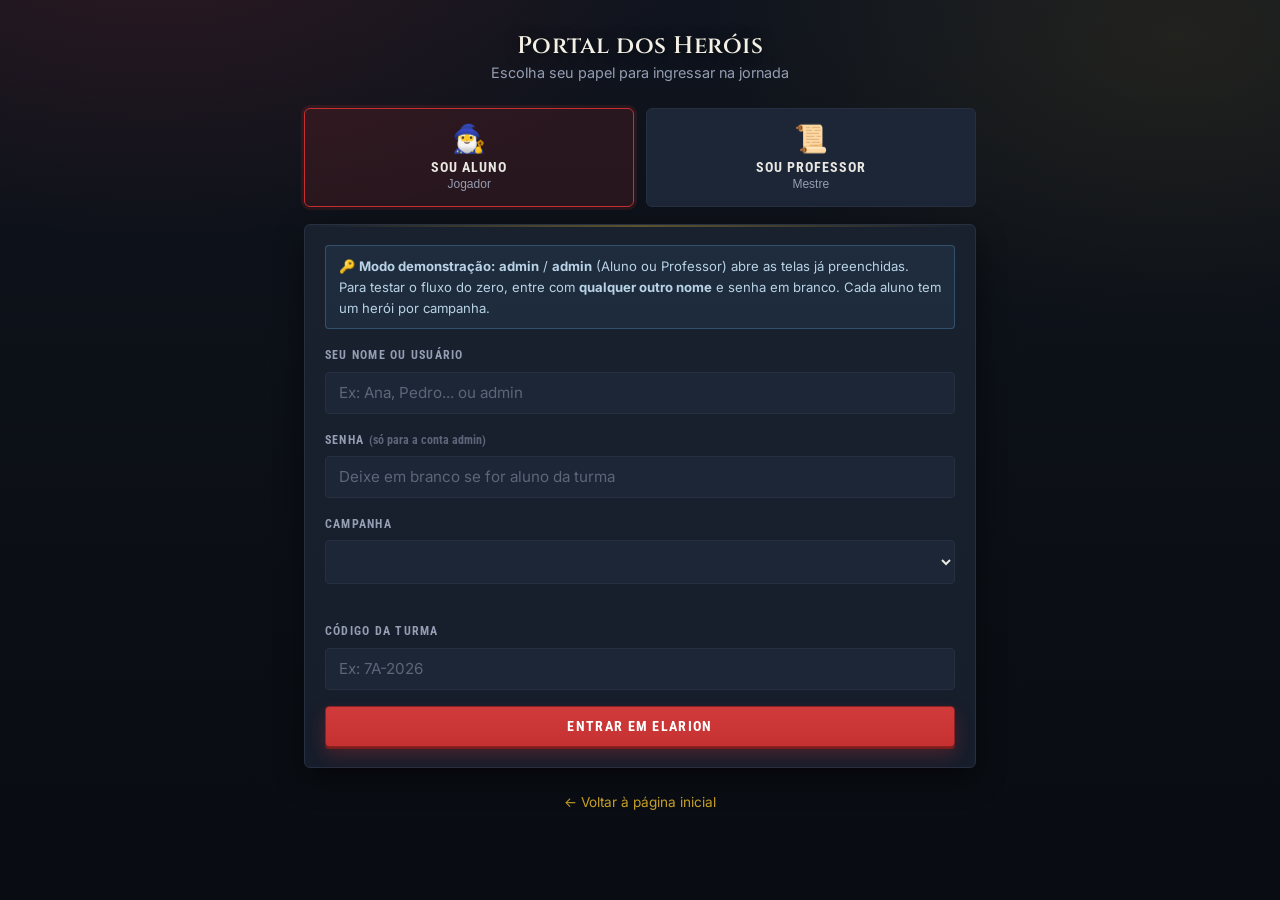
==== login.html @ a465aba5 "add-arquivos" ====
<!DOCTYPE html>
<html lang="pt-BR">
<head>
  <meta charset="UTF-8">
  <meta name="viewport" content="width=device-width, initial-scale=1.0">
  <title>Entrar em Elarion</title>
  <link rel="icon" href="assets/imagens/marca-elarion-simples.svg" type="image/svg+xml">
  <link rel="stylesheet" href="css/style.css">
</head>
<body>

  <!-- ==========================================================
       TELA 1 — LOGIN / ESCOLHA DE PAPEL
       Funciona como o "modal" pedido: o jogador escolhe entre
       Aluno/Jogador e Mestre/Professor antes de preencher nome
       e código da turma. Não existe senha de verdade (o projeto
       é gratuito e não tem banco de dados de usuários) — o
       "código da turma" serve apenas para agrupar os jogadores
       na planilha do Google Sheets (ver core.js).
       ========================================================== -->
  <main class="container">
    <div class="text-center" style="margin-bottom:1.5rem;">
      <h1 style="font-size:1.5rem;">Portal dos Heróis</h1>
      <p style="color:var(--text-muted); font-size:0.9rem;">Escolha seu papel para ingressar na jornada</p>
    </div>

    <!-- Seletor de papel: Aluno x Mestre -->
    <div class="role-toggle" role="group" aria-label="Tipo de usuário">
      <button type="button" class="role-btn ativo" id="btn-papel-aluno" onclick="selecionarPapel('aluno')">
        <span class="icone">🧙‍♂️</span>
        <strong>Sou Aluno</strong>
        <span class="legenda">Jogador</span>
      </button>
      <button type="button" class="role-btn" id="btn-papel-mestre" onclick="selecionarPapel('mestre')">
        <span class="icone">📜</span>
        <strong>Sou Professor</strong>
        <span class="legenda">Mestre</span>
      </button>
    </div>

    <form class="card" id="form-login" onsubmit="return enviarLogin(event)">
      <p class="aviso-demo">
        🔑 <strong>Modo demonstração:</strong> <strong>admin</strong> / <strong>admin</strong>
        (Aluno ou Professor) abre as telas já preenchidas.<br>
        Para testar o fluxo do zero, entre com <strong>qualquer outro nome</strong> e senha em branco.
        Cada aluno tem um herói por campanha.
      </p>
      <div class="form-group">
        <label for="campo-nome">Seu nome ou usuário</label>
        <input type="text" id="campo-nome" placeholder="Ex: Ana, Pedro... ou admin" required autocomplete="username">
      </div>
      <div class="form-group">
        <label for="campo-senha">Senha <span style="text-transform:none; letter-spacing:0; color:var(--text-faint);">(só para a conta admin)</span></label>
        <input type="password" id="campo-senha" placeholder="Deixe em branco se for aluno da turma" autocomplete="current-password">
      </div>
      <!-- Só para aluno: a campanha em que ele vai jogar.
           É o que impede misturar turmas — cada aluno entra na aventura
           da sala dele, e a ficha fica presa a ela. -->
      <div class="form-group" id="grupo-campanha">
        <label for="campo-campanha">Campanha</label>
        <select id="campo-campanha" onchange="aoTrocarCampanha()"></select>
        <p class="dica-campo" id="dica-campanha"></p>
      </div>

      <div class="form-group">
        <label for="campo-turma">Código da turma</label>
        <input type="text" id="campo-turma" placeholder="Ex: 7A-2026" required autocomplete="off">
      </div>
      <button type="submit" class="btn btn-primary btn-block">Entrar em Elarion</button>
    </form>

    <p class="text-center mt-2">
      <a href="index.html" style="font-size:0.85rem;">← Voltar à página inicial</a>
    </p>
  </main>

  <!-- Ordem de carregamento dos scripts:
       1) dados-jogo.js -> banco de dados do jogo (não é usado nesta página, mas mantemos
          a ordem padrão em todas as páginas por consistência)
       2) core.js       -> funções genéricas (Estado, dados, toast...)
       3) script da própria página, no fim do arquivo -->
  <script src="js/dados-jogo.js"></script>
  <script src="js/core.js"></script>
  <script>
    // Guarda qual botão (Aluno/Mestre) está selecionado no momento.
    let papelSelecionado = 'aluno';

    montarSeletorCampanhas();

    /** Alterna o botão ativo quando o usuário clica em "Sou Aluno" / "Sou Professor". */
    function selecionarPapel(papel) {
      papelSelecionado = papel;
      document.getElementById('btn-papel-aluno').classList.toggle('ativo', papel === 'aluno');
      document.getElementById('btn-papel-mestre').classList.toggle('ativo', papel === 'mestre');

      // O professor não escolhe campanha aqui: ele troca pelo painel.
      document.getElementById('grupo-campanha').style.display = papel === 'aluno' ? 'block' : 'none';
      aoTrocarCampanha();
    }

    /* ------------------------------------------------------------
       SELETOR DE CAMPANHA
       Lista as campanhas que o professor criou neste navegador. O aluno
       escolhe a dele e confirma com o código da turma — assim ninguém
       entra na aventura de outra sala por engano.
       ------------------------------------------------------------ */
    function montarSeletorCampanhas() {
      const campanhas = Campanhas.paraLogin();
      const alvo = document.getElementById('campo-campanha');

      alvo.innerHTML = campanhas.map(c => {
        const nivel = rotuloDoNivel(c);
        return `<option value="${c.id}">${escaparHTML(c.nome)}${nivel ? ' — ' + escaparHTML(nivel) : ''}</option>`;
      }).join('');

      aoTrocarCampanha();
    }

    /** Campanha escolhida no seletor. */
    function campanhaEscolhida() {
      const id = document.getElementById('campo-campanha').value;
      return id ? Campanhas.get(id) : null;
    }

    /**
     * Ao trocar de campanha, o campo de turma passa a esperar o código
     * daquela campanha. Campanha sem código aceita qualquer turma.
     */
    function aoTrocarCampanha() {
      const campanha = campanhaEscolhida();
      const dica = document.getElementById('dica-campanha');
      const campoTurma = document.getElementById('campo-turma');

      if (papelSelecionado !== 'aluno' || !campanha) {
        dica.textContent = '';
        campoTurma.placeholder = 'Ex: 7A-2026';
        return;
      }

      if (campanha.turma) {
        dica.textContent = 'Esta campanha é da turma ' + campanha.turma + '.';
        campoTurma.placeholder = campanha.turma;
      } else {
        dica.textContent = 'Esta campanha não tem código de turma definido.';
        campoTurma.placeholder = 'Ex: 7A-2026';
      }
    }

    /** Processa o envio do formulário de login. */
    function enviarLogin(evento) {
      evento.preventDefault(); // impede o recarregamento padrão da página

      const nome = document.getElementById('campo-nome').value.trim();
      const senha = document.getElementById('campo-senha').value;
      const turma = document.getElementById('campo-turma').value.trim();

      // Conta de demonstração: admin/admin entra como aluno OU como mestre.
      const admin = ehContaDemo(nome, senha);

      // Aluno precisa de uma campanha, e o código da turma tem que bater.
      let campanha = null;
      if (papelSelecionado === 'aluno') {
        campanha = campanhaEscolhida();

        if (!campanha) {
          mostrarToast('Nenhuma campanha disponível. Peça ao professor para criar uma.');
          return false;
        }

        if (campanha.turma && campanha.turma.toLowerCase() !== turma.toLowerCase()) {
          mostrarToast('O código da turma não confere com esta campanha.');
          return false;
        }
      }

      // Se digitou "admin" mas errou a senha, avisa e não deixa entrar.
      if (!admin && nome.toLowerCase() === 'admin') {
        mostrarToast('Senha incorreta para a conta admin.');
        return false;
      }

      // Salva a sessão no localStorage (ver Estado.salvarSessao em core.js).
      Estado.salvarSessao({
        papel: papelSelecionado,
        nome, turma, admin,
        campanhaId: campanha ? campanha.id : ''
      });

      // Aluno entra para o elenco da campanha ativa. A chave é nome+turma,
      // a mesma da ficha — é o que impede o painel de duplicar a pessoa.
      if (papelSelecionado === 'aluno') {
        Campanhas.matricular({ chave: Estado.apelidoJogador(), nome, turma }, campanha.id);
      }

      // Admin entrando como aluno já recebe um personagem pronto, para que
      // Perfil, Insígnias e tela Final apareçam preenchidos na apresentação.
      if (admin && papelSelecionado === 'aluno' && !Estado.getPersonagem()) {
        Estado.salvarPersonagem(criarPersonagemDemo());
      }

      // Registra o acesso na planilha do Google (evidência de uso — ver README.md).
      // Funciona em segundo plano; se o Sheets não estiver configurado, não trava o jogo.
      registrarNoGoogleSheets('acesso', { nome, turma, papel: papelSelecionado });

      // Decide para onde mandar o usuário:
      if (papelSelecionado === 'mestre') {
        window.location.href = 'mestre.html';
      } else {
        // Se o aluno já tem um personagem salvo, vai direto para o mapa;
        // senão, primeiro precisa criar o herói.
        const personagem = Estado.getPersonagem();
        window.location.href = personagem ? 'mapa.html' : 'personagem.html';
      }
      return false;
    }
  </script>
</body>
</html>
---- css/style.css ----
/* ==========================================================================
   CRÔNICAS DE ELARION — style.css
   --------------------------------------------------------------------------
   Tema visual "dark fantasy", inspirado em D&D Beyond e TeachQuest:
   fundo de tinta escura azulada, painéis com borda fina e filete dourado,
   títulos em serifa romana (Cinzel) e tipografia condensada nos controles.

   Organização:
     1. Fontes e variáveis    5. Cards, narrativa e formulários
     2. Reset e base           6. Componentes do jogo
     3. Navbar/container       7. Perfil, badges, tabelas, painel do mestre
     4. Botões                 8. Códex, toast, utilitários  9. Responsivo
   ========================================================================== */

@import url('https://fonts.googleapis.com/css2?family=Cinzel:wght@500;600;700&family=Roboto+Condensed:wght@400;700&family=Inter:wght@400;500;600&display=swap');

/* ============================================================
   1. VARIÁVEIS
   ============================================================ */
:root {
  /* Fundos — do mais escuro (página) ao mais claro (elemento elevado) */
  --bg:        #0C1017;   /* fundo geral (tinta/noite) */
  --bg-card:   #161D2B;   /* painéis e cards */
  --bg-elev:   #1D2637;   /* caixas dentro de cards, inputs */
  --parchment: #1A2130;   /* caixa de narrativa (texto de RPG) */

  /* Marca */
  --primary:       #C53131;  /* carmesim — ação principal */
  --primary-hover: #E04343;
  --accent:        #C9A227;  /* dourado — destaques, filetes, XP */
  --accent-hover:  #E5BC3E;
  --secondary:     #4A7FA5;  /* azul-aço */
  --danger:        #D64545;
  --success:       #3FA06A;

  /* Texto */
  --text:       #E9E7E2;
  --text-muted: #949DB1;
  --text-faint: #5D6578;

  /* Linhas e profundidade */
  --border:      #273040;
  --border-soft: #1F2736;
  --border-gold: rgba(201, 162, 39, 0.38);
  --shadow:      0 10px 30px rgba(0, 0, 0, 0.45);
  --shadow-sm:   0 2px 8px rgba(0, 0, 0, 0.35);
  --radius:      6px;
  --radius-sm:   4px;

  --font-title: 'Cinzel', Georgia, serif;
  --font-ui:    'Roboto Condensed', 'Inter', system-ui, sans-serif;
  --font-body:  'Inter', system-ui, -apple-system, sans-serif;
}

/* ============================================================
   2. RESET E BASE
   ============================================================ */
* { margin: 0; padding: 0; box-sizing: border-box; }

body {
  font-family: var(--font-body);
  color: var(--text);
  background-color: var(--bg);
  /* Dois brilhos radiais (carmesim e dourado) sobre a tinta escura dão
     profundidade sem precisar de imagem de fundo pesada. */
  background-image:
    radial-gradient(900px 520px at 12% -8%, rgba(197, 49, 49, 0.16), transparent 60%),
    radial-gradient(760px 480px at 92% 4%, rgba(201, 162, 39, 0.10), transparent 62%),
    linear-gradient(180deg, #0F141E 0%, #0C1017 45%, #090C12 100%);
  background-attachment: fixed;
  line-height: 1.6;
  min-height: 100vh;
  -webkit-font-smoothing: antialiased;
}

h1, h2, h3 {
  font-family: var(--font-title);
  font-weight: 600;
  line-height: 1.2;
  color: #F3EFE4;
  letter-spacing: 0.02em;
}
h1 { text-shadow: 0 2px 14px rgba(0, 0, 0, 0.6); }

a { color: var(--accent); text-decoration: none; transition: color 0.18s ease; }
a:hover { color: var(--accent-hover); }

img { max-width: 100%; display: block; }

::selection { background: var(--primary); color: #fff; }

/* ============================================================
   3. NAVBAR / CONTAINER / RODAPÉ
   ============================================================ */
.navbar {
  display: flex;
  align-items: center;
  justify-content: space-between;
  gap: 1rem;
  flex-wrap: wrap;
  padding: 0.75rem 1.1rem;
  background: linear-gradient(180deg, #121926 0%, #0E141E 100%);
  border-bottom: 1px solid var(--border);
  /* Filete dourado embaixo: assinatura visual do tema */
  box-shadow: 0 1px 0 rgba(201, 162, 39, 0.25), 0 6px 20px rgba(0, 0, 0, 0.5);
  position: sticky;
  top: 0;
  z-index: 50;
}

.navbar .logo {
  font-family: var(--font-title);
  font-size: 1.05rem;
  font-weight: 700;
  color: #F3EFE4;
  letter-spacing: 0.08em;
  text-transform: uppercase;
}
.navbar .logo:hover { color: var(--accent); }

.navbar nav { display: flex; gap: 0.35rem; flex-wrap: wrap; }

.navbar nav a {
  font-family: var(--font-ui);
  font-size: 0.82rem;
  font-weight: 700;
  text-transform: uppercase;
  letter-spacing: 0.08em;
  color: var(--text-muted);
  padding: 0.45rem 0.7rem;
  border-radius: var(--radius-sm);
  border: 1px solid transparent;
}
.navbar nav a:hover {
  color: #F3EFE4;
  background: rgba(255, 255, 255, 0.05);
  border-color: var(--border);
}
.navbar nav a.ativo {
  color: var(--accent);
  border-color: var(--border-gold);
  background: rgba(201, 162, 39, 0.08);
}

.container {
  width: 100%;
  max-width: 560px;
  margin: 0 auto;
  padding: 1.5rem 1rem 3rem;
}
.container.largo { max-width: 1000px; }

.footer-rodape {
  text-align: center;
  font-family: var(--font-ui);
  font-size: 0.78rem;
  letter-spacing: 0.05em;
  color: var(--text-faint);
  padding: 1.5rem 1rem 2rem;
  border-top: 1px solid var(--border-soft);
  margin-top: 2rem;
}

/* ============================================================
   4. BOTÕES — rótulo condensado em caixa alta, estilo CTA de RPG
   ============================================================ */
.btn {
  display: inline-flex;
  align-items: center;
  justify-content: center;
  gap: 0.5rem;
  font-family: var(--font-ui);
  font-size: 0.9rem;
  font-weight: 700;
  text-transform: uppercase;
  letter-spacing: 0.09em;
  padding: 0.7rem 1.3rem;
  border: 1px solid transparent;
  border-radius: var(--radius-sm);
  cursor: pointer;
  transition: transform 0.12s ease, background 0.18s ease, box-shadow 0.18s ease, border-color 0.18s ease;
  text-align: center;
}
.btn:active { transform: translateY(1px); }
.btn:disabled { opacity: 0.45; cursor: not-allowed; }

.btn-primary {
  background: linear-gradient(180deg, #D13A3A 0%, var(--primary) 100%);
  color: #fff;
  border-color: #8E2222;
  box-shadow: 0 2px 0 #7C1D1D, 0 8px 18px rgba(197, 49, 49, 0.28);
}
.btn-primary:hover:not(:disabled) {
  background: linear-gradient(180deg, #E64B4B 0%, var(--primary-hover) 100%);
  box-shadow: 0 2px 0 #7C1D1D, 0 10px 24px rgba(224, 67, 67, 0.4);
}

.btn-secondary {
  background: var(--bg-elev);
  color: var(--text);
  border-color: var(--border);
}
.btn-secondary:hover:not(:disabled) { background: #253047; border-color: #38455E; }

.btn-outline {
  background: transparent;
  color: var(--accent);
  border-color: var(--border-gold);
}
.btn-outline:hover:not(:disabled) {
  background: rgba(201, 162, 39, 0.12);
  color: var(--accent-hover);
  border-color: var(--accent);
}

.btn-block { display: flex; width: 100%; }
.btn-lg { font-size: 1rem; padding: 0.9rem 1.6rem; }
.btn-sm { font-size: 0.78rem; padding: 0.45rem 0.8rem; }

/* ============================================================
   5. CARDS, NARRATIVA E FORMULÁRIOS
   ============================================================ */
.card {
  position: relative;
  background: linear-gradient(180deg, #19212F 0%, var(--bg-card) 100%);
  border: 1px solid var(--border);
  border-radius: var(--radius);
  padding: 1.25rem;
  margin-bottom: 1rem;
  box-shadow: var(--shadow);
}
/* Fio dourado no topo de cada painel — detalhe de ficha de RPG */
.card::before {
  content: '';
  position: absolute;
  inset: 0 0 auto 0;
  height: 2px;
  border-radius: var(--radius) var(--radius) 0 0;
  background: linear-gradient(90deg, transparent, var(--border-gold), transparent);
}

.narrativa {
  background: var(--parchment);
  border: 1px solid var(--border);
  border-left: 3px solid var(--accent);
  border-radius: var(--radius-sm);
  padding: 1rem 1.1rem;
  font-size: 0.97rem;
  font-style: italic;
  color: #CFD5E0;
  margin-bottom: 1rem;
}

.form-group { margin-bottom: 1rem; }

.form-group label {
  display: block;
  font-family: var(--font-ui);
  font-size: 0.78rem;
  font-weight: 700;
  text-transform: uppercase;
  letter-spacing: 0.1em;
  color: var(--text-muted);
  margin-bottom: 0.4rem;
}

.form-group input[type="text"],
.form-group input[type="password"],
.form-group select,
.form-group textarea {
  width: 100%;
  font-family: var(--font-body);
  font-size: 0.95rem;
  color: var(--text);
  background: var(--bg-elev);
  border: 1px solid var(--border);
  border-radius: var(--radius-sm);
  padding: 0.65rem 0.8rem;
  transition: border-color 0.18s ease, box-shadow 0.18s ease;
}
.form-group textarea { min-height: 90px; resize: vertical; }

.form-group input:focus,
.form-group select:focus,
.form-group textarea:focus {
  outline: none;
  border-color: var(--accent);
  box-shadow: 0 0 0 3px rgba(201, 162, 39, 0.16);
}

.form-group input::placeholder,
.form-group textarea::placeholder { color: var(--text-faint); }

/* ============================================================
   6. COMPONENTES DO JOGO
   ============================================================ */

/* --- Escolha de papel (Aluno/Mestre) no login --- */
.role-toggle { display: grid; grid-template-columns: 1fr 1fr; gap: 0.7rem; margin-bottom: 1.1rem; }

.role-btn {
  background: var(--bg-elev);
  border: 1px solid var(--border);
  border-radius: var(--radius);
  padding: 0.9rem 0.6rem;
  cursor: pointer;
  text-align: center;
  color: var(--text);
  transition: border-color 0.18s ease, background 0.18s ease, transform 0.12s ease;
}
.role-btn:hover { transform: translateY(-2px); border-color: #3A465F; }
.role-btn.ativo {
  border-color: var(--primary);
  background: rgba(197, 49, 49, 0.14);
  box-shadow: 0 0 0 3px rgba(197, 49, 49, 0.14);
}
.role-btn .icone { font-size: 1.7rem; display: block; margin-bottom: 0.25rem; }
.role-btn strong {
  display: block;
  font-family: var(--font-ui);
  text-transform: uppercase;
  letter-spacing: 0.07em;
  font-size: 0.9rem;
}
.role-btn span.legenda { font-size: 0.75rem; color: var(--text-muted); }

/* --- Grade de classes de personagem --- */
.classes-grid { display: grid; grid-template-columns: 1fr; gap: 0.7rem; margin-bottom: 1.1rem; }

.classe-card {
  background: var(--bg-elev);
  border: 1px solid var(--border);
  border-radius: var(--radius);
  padding: 0.9rem;
  cursor: pointer;
  display: flex;
  align-items: center;
  gap: 0.85rem;
  text-align: left;
  color: var(--text);
  transition: border-color 0.18s ease, background 0.18s ease, transform 0.12s ease;
}
.classe-card:hover { transform: translateY(-2px); border-color: #3A465F; }
.classe-card.selecionada {
  border-color: var(--accent);
  background: rgba(201, 162, 39, 0.1);
  box-shadow: 0 0 0 3px rgba(201, 162, 39, 0.14);
}
.classe-card .icone { font-size: 2rem; flex-shrink: 0; }
.classe-card h3 { font-size: 1rem; margin-bottom: 0.1rem; }
.classe-card p { font-size: 0.82rem; color: var(--text-muted); }

/* --- Atributos (ficha do personagem) --- */
.atributos-grid { display: grid; grid-template-columns: repeat(2, 1fr); gap: 0.6rem; margin-bottom: 1rem; }

.atributo-box {
  background: var(--bg-elev);
  border: 1px solid var(--border);
  border-top: 2px solid var(--border-gold);
  border-radius: var(--radius-sm);
  padding: 0.7rem 0.5rem;
  text-align: center;
}
.atributo-box .valor {
  display: block;
  font-family: var(--font-title);
  font-size: 1.6rem;
  font-weight: 700;
  color: var(--accent);
  line-height: 1.1;
}
.atributo-box .nome {
  font-family: var(--font-ui);
  font-size: 0.72rem;
  text-transform: uppercase;
  letter-spacing: 0.1em;
  color: var(--text-muted);
}

/* --- Mapa de territórios --- */
.map-grid { display: grid; grid-template-columns: 1fr; gap: 0.8rem; }

.territorio {
  position: relative;
  display: block;
  background: linear-gradient(180deg, #1A2231 0%, #141B27 100%);
  border: 1px solid var(--border);
  border-left: 4px solid var(--secondary);
  border-radius: var(--radius);
  padding: 1rem 1.1rem;
  color: var(--text);
  overflow: hidden;
  transition: transform 0.15s ease, border-color 0.18s ease, box-shadow 0.18s ease;
}
.territorio:hover {
  transform: translateX(3px);
  box-shadow: var(--shadow);
  border-left-color: var(--accent);
}
.territorio .icone { font-size: 1.9rem; display: block; margin-bottom: 0.3rem; }
.territorio h3 { font-size: 1.05rem; }
.territorio .tema { font-size: 0.82rem; color: var(--text-muted); }
.territorio .progresso-mini {
  font-family: var(--font-ui);
  font-size: 0.74rem;
  text-transform: uppercase;
  letter-spacing: 0.08em;
  color: var(--accent);
  margin-top: 0.4rem;
}
.territorio.concluido { border-left-color: var(--success); }
.territorio.concluido .progresso-mini { color: var(--success); }

/* --- Alternativas da quest --- */
.options { display: flex; flex-direction: column; gap: 0.55rem; margin-bottom: 1rem; }

.option {
  display: flex;
  align-items: center;
  gap: 0.75rem;
  width: 100%;
  background: var(--bg-elev);
  border: 1px solid var(--border);
  border-radius: var(--radius-sm);
  padding: 0.75rem 0.9rem;
  cursor: pointer;
  text-align: left;
  font-family: var(--font-body);
  font-size: 0.93rem;
  color: var(--text);
  transition: border-color 0.18s ease, background 0.18s ease;
}
.option:hover { border-color: #3A465F; background: #222C40; }

.option .letra {
  flex-shrink: 0;
  width: 26px;
  height: 26px;
  display: grid;
  place-items: center;
  border-radius: 50%;
  background: #2A3547;
  border: 1px solid var(--border);
  font-family: var(--font-ui);
  font-weight: 700;
  font-size: 0.8rem;
  color: var(--text-muted);
}

.option.selecionada { border-color: var(--accent); background: rgba(201, 162, 39, 0.1); }
.option.selecionada .letra { background: var(--accent); color: #1A1406; border-color: var(--accent); }

.option.correta { border-color: var(--success); background: rgba(63, 160, 106, 0.14); }
.option.errada  { border-color: var(--danger);  background: rgba(214, 69, 69, 0.14); }

.feedback-pergunta {
  border-radius: var(--radius-sm);
  padding: 0.7rem 0.9rem;
  font-size: 0.9rem;
  margin-bottom: 0.9rem;
  border: 1px solid var(--border);
}
.feedback-pergunta.sucesso { background: rgba(63, 160, 106, 0.14); border-color: rgba(63, 160, 106, 0.5); color: #8FE0B4; }
.feedback-pergunta.erro    { background: rgba(214, 69, 69, 0.14);  border-color: rgba(214, 69, 69, 0.5);  color: #F2A3A3; }

/* --- Modal de rolagem de dados --- */
.modal-dados-overlay {
  position: fixed;
  inset: 0;
  background: rgba(5, 8, 13, 0.88);
  backdrop-filter: blur(3px);
  display: grid;
  place-items: center;
  padding: 1rem;
  z-index: 100;
  animation: fade-in 0.2s ease;
}
@keyframes fade-in { from { opacity: 0; } to { opacity: 1; } }

.modal-dados {
  width: 100%;
  max-width: 340px;
  background: linear-gradient(180deg, #1B2434 0%, #141B27 100%);
  border: 1px solid var(--border-gold);
  border-radius: var(--radius);
  padding: 1.5rem 1.2rem;
  text-align: center;
  box-shadow: 0 24px 60px rgba(0, 0, 0, 0.7);
}
.modal-dados h3 {
  font-size: 1.15rem;
  text-transform: uppercase;
  letter-spacing: 0.12em;
  color: var(--accent);
  margin-bottom: 0.3rem;
}
.modal-dados .cd-info { font-size: 0.85rem; color: var(--text-muted); margin-bottom: 0.9rem; }

.dado-visual { font-size: 3rem; margin-bottom: 0.3rem; animation: flutuar 2.4s ease-in-out infinite; }
@keyframes flutuar { 0%, 100% { transform: translateY(0) rotate(-4deg); } 50% { transform: translateY(-8px) rotate(4deg); } }

.dado-resultado {
  font-family: var(--font-title);
  font-size: 3.2rem;
  font-weight: 700;
  line-height: 1;
  color: #F3EFE4;
  margin-bottom: 1rem;
  min-height: 3.2rem;
}
.dado-resultado.critico-sucesso { color: var(--accent); text-shadow: 0 0 24px rgba(201, 162, 39, 0.75); }
.dado-resultado.critico-falha   { color: var(--danger); text-shadow: 0 0 24px rgba(214, 69, 69, 0.7); }

/* --- Tela de resultado --- */
.result-topo { text-align: center; margin-bottom: 1.2rem; }
.result-topo .feedback-icon { font-size: 3.2rem; display: block; margin-bottom: 0.3rem; }

.xp-box { display: grid; grid-template-columns: 1fr 1fr; gap: 0.6rem; margin: 1rem 0; }
.xp-box .pontos {
  font-family: var(--font-title);
  font-size: 1.7rem;
  font-weight: 700;
  color: var(--accent);
  display: block;
  line-height: 1.1;
}
.xp-box .rotulo {
  font-family: var(--font-ui);
  font-size: 0.72rem;
  text-transform: uppercase;
  letter-spacing: 0.1em;
  color: var(--text-muted);
}

/* ============================================================
   7. PERFIL, BADGES, TABELAS E PAINEL DO MESTRE
   ============================================================ */
.avatar {
  width: 84px;
  height: 84px;
  margin: 0 auto 0.6rem;
  display: grid;
  place-items: center;
  font-size: 2.6rem;
  border-radius: 50%;
  background: radial-gradient(circle at 35% 30%, #2A3547, #161D2B);
  border: 2px solid var(--border-gold);
  box-shadow: 0 0 0 5px rgba(201, 162, 39, 0.08), var(--shadow-sm);
}

.xp-bar-container { margin: 1rem 0; }
.xp-bar-label {
  display: flex;
  justify-content: space-between;
  font-family: var(--font-ui);
  font-size: 0.75rem;
  text-transform: uppercase;
  letter-spacing: 0.09em;
  color: var(--text-muted);
  margin-bottom: 0.35rem;
}
.xp-bar {
  height: 11px;
  background: #0E141E;
  border: 1px solid var(--border);
  border-radius: 99px;
  overflow: hidden;
}
.xp-bar-fill {
  height: 100%;
  background: linear-gradient(90deg, #9A7A18, var(--accent), var(--accent-hover));
  box-shadow: 0 0 14px rgba(201, 162, 39, 0.5);
  transition: width 0.6s ease;
}

.badges-grid { display: grid; grid-template-columns: repeat(auto-fill, minmax(92px, 1fr)); gap: 0.6rem; }

.badge-item {
  background: var(--bg-elev);
  border: 1px solid var(--border-gold);
  border-radius: var(--radius-sm);
  padding: 0.7rem 0.4rem;
  text-align: center;
}
.badge-item .icone { font-size: 1.8rem; display: block; }
.badge-item span.nome {
  font-family: var(--font-ui);
  font-size: 0.7rem;
  text-transform: uppercase;
  letter-spacing: 0.05em;
  color: var(--text-muted);
  display: block;
  margin-top: 0.2rem;
}
.badge-item.bloqueado { opacity: 0.32; filter: grayscale(1); border-color: var(--border); }

.stats-grid { display: grid; grid-template-columns: repeat(auto-fit, minmax(110px, 1fr)); gap: 0.6rem; }

.stat-card {
  background: var(--bg-elev);
  border: 1px solid var(--border);
  border-top: 2px solid var(--primary);
  border-radius: var(--radius-sm);
  padding: 0.8rem 0.5rem;
  text-align: center;
}
.stat-card .valor {
  display: block;
  font-family: var(--font-title);
  font-size: 1.5rem;
  font-weight: 700;
  color: #F3EFE4;
  line-height: 1.1;
}
.stat-card .rotulo {
  font-family: var(--font-ui);
  font-size: 0.7rem;
  text-transform: uppercase;
  letter-spacing: 0.1em;
  color: var(--text-muted);
}

.table-wrap { overflow-x: auto; border: 1px solid var(--border); border-radius: var(--radius-sm); }

table { width: 100%; border-collapse: collapse; font-size: 0.9rem; }

th, td { padding: 0.65rem 0.8rem; text-align: left; border-bottom: 1px solid var(--border-soft); }

th {
  background: #121926;
  font-family: var(--font-ui);
  font-size: 0.74rem;
  font-weight: 700;
  text-transform: uppercase;
  letter-spacing: 0.1em;
  color: var(--accent);
}
tr:last-child td { border-bottom: none; }
tbody tr:hover td { background: rgba(255, 255, 255, 0.03); }

/* Barra de progresso em miniatura (tabela de alunos) */
.progress-mini {
  height: 7px;
  width: 100%;
  min-width: 70px;
  background: #0E141E;
  border: 1px solid var(--border);
  border-radius: 99px;
  overflow: hidden;
}
.progress-mini-fill { height: 100%; background: linear-gradient(90deg, #9A7A18, var(--accent)); }

/* Formulário de criação de quest (mestre) */
.alt-list { display: flex; flex-direction: column; gap: 0.5rem; }

.alt-item { display: flex; align-items: center; gap: 0.6rem; }
.alt-item input[type="text"] {
  flex: 1;
  font-family: var(--font-body);
  font-size: 0.9rem;
  color: var(--text);
  background: var(--bg-elev);
  border: 1px solid var(--border);
  border-radius: var(--radius-sm);
  padding: 0.55rem 0.7rem;
}
.alt-item input[type="text"]:focus { outline: none; border-color: var(--accent); }
.alt-item input[type="radio"] { width: 17px; height: 17px; accent-color: var(--primary); cursor: pointer; }

/* Mesa ao vivo do mestre */
.dado-mestre-box {
  text-align: center;
  background: linear-gradient(180deg, #1B2434 0%, #141B27 100%);
  border: 1px solid var(--border-gold);
  border-radius: var(--radius);
  padding: 1.4rem 1rem;
  margin-bottom: 1rem;
}

.evento-sorteado {
  background: rgba(201, 162, 39, 0.1);
  border: 1px solid var(--border-gold);
  border-left: 3px solid var(--accent);
  border-radius: var(--radius-sm);
  padding: 0.9rem 1rem;
  font-size: 0.95rem;
  color: #E7DFC6;
}

/* ============================================================
   8. CÓDEX, TOAST E UTILITÁRIOS
   ============================================================ */
.codex-entrada {
  background: var(--parchment);
  border: 1px solid var(--border);
  border-left: 3px solid var(--secondary);
  border-radius: var(--radius-sm);
  padding: 1rem 1.1rem;
  margin-bottom: 0.8rem;
}
.codex-entrada h3 { font-size: 1rem; color: var(--accent); margin-bottom: 0.3rem; }

.codex-selo {
  display: inline-block;
  font-family: var(--font-ui);
  font-size: 0.68rem;
  font-weight: 700;
  text-transform: uppercase;
  letter-spacing: 0.1em;
  color: var(--text-muted);
  border: 1px solid var(--border);
  border-radius: 99px;
  padding: 0.12rem 0.55rem;
  margin-bottom: 0.4rem;
}

.toast {
  position: fixed;
  left: 50%;
  bottom: 1.5rem;
  transform: translate(-50%, 20px);
  background: #1B2434;
  border: 1px solid var(--border-gold);
  border-radius: var(--radius-sm);
  color: var(--text);
  font-size: 0.9rem;
  padding: 0.7rem 1.1rem;
  box-shadow: var(--shadow);
  opacity: 0;
  pointer-events: none;
  transition: opacity 0.35s ease, transform 0.35s ease;
  z-index: 200;
  max-width: 90vw;
  text-align: center;
}
.toast.visivel { opacity: 1; transform: translate(-50%, 0); }

.text-center { text-align: center; }
.mt-1 { margin-top: 0.7rem; }
.mt-2 { margin-top: 1.3rem; }
.flex-col { display: flex; flex-direction: column; gap: 0.6rem; }
.flex-row-center { display: flex; align-items: center; justify-content: center; gap: 0.6rem; }

/* Caixa indicando onde entra uma imagem real (assets/imagens) */
.placeholder-img {
  display: grid;
  place-items: center;
  text-align: center;
  background:
    repeating-linear-gradient(45deg, rgba(255,255,255,0.025) 0 10px, transparent 10px 20px),
    var(--bg-elev);
  border: 1px dashed var(--border-gold);
  border-radius: var(--radius);
  color: var(--text-faint);
  font-family: var(--font-ui);
  font-size: 0.8rem;
  letter-spacing: 0.05em;
  padding: 1.2rem;
  min-height: 110px;
}

/* Aviso de modo de demonstração (login admin) */
.aviso-demo {
  background: rgba(74, 127, 165, 0.12);
  border: 1px solid rgba(74, 127, 165, 0.45);
  border-radius: var(--radius-sm);
  padding: 0.6rem 0.8rem;
  font-size: 0.82rem;
  color: #B9D3E6;
  margin-bottom: 1rem;
}

/* ============================================================
   9. RESPONSIVO
   ============================================================ */
@media (min-width: 640px) {
  .container { padding: 2rem 1.5rem 3.5rem; }
  .classes-grid { grid-template-columns: 1fr 1fr; }
  .atributos-grid { grid-template-columns: repeat(auto-fit, minmax(84px, 1fr)); }
  .map-grid { grid-template-columns: 1fr 1fr; }
  .navbar { padding: 0.8rem 2rem; }
}

@media (min-width: 960px) {
  .container.largo { padding-left: 2rem; padding-right: 2rem; }
}

/* ==========================================================================
   10. COMPONENTES DO NOVO LOOP DE ENCONTRO
   Barra de recursos, figuras de cena (NPC/inimigo), abordagens,
   desfecho da rolagem, mochila e loja.
   ========================================================================== */

/* --- Barra de recursos: a ficha sempre visível, abaixo da navbar --- */
.barra-recursos {
  display: flex;
  justify-content: center;
  gap: 1.6rem;
  flex-wrap: wrap;
  padding: 0.6rem 1rem;
  background: #0E141E;
  border-bottom: 1px solid var(--border);
}
.recurso { display: flex; align-items: center; gap: 0.45rem; }
.recurso-rotulo {
  font-family: var(--font-ui);
  font-size: 0.68rem;
  text-transform: uppercase;
  letter-spacing: 0.12em;
  color: var(--text-faint);
}
.recurso-valor { font-family: var(--font-title); font-weight: 700; font-size: 1rem; }
.recurso-valor.insp { color: var(--secondary); letter-spacing: 0.1em; }
.recurso-valor.ouro { color: var(--accent); }

.pontos-det { display: inline-flex; gap: 3px; }
.ponto-det {
  width: 9px; height: 14px;
  border-radius: 2px;
  background: #222B3C;
  border: 1px solid var(--border);
}
.ponto-det.cheio {
  background: linear-gradient(180deg, #E05555, var(--primary));
  border-color: #8E2222;
  box-shadow: 0 0 7px rgba(197, 49, 49, 0.55);
}

/* --- Rótulos de seção --- */
.rotulo-cena, .rotulo-desafio {
  font-family: var(--font-ui);
  font-size: 0.72rem;
  font-weight: 700;
  text-transform: uppercase;
  letter-spacing: 0.14em;
  color: var(--text-faint);
  margin-bottom: 0.3rem;
}

/* --- Figuras na cena: quem está diante do jogador --- */
.figura {
  display: flex;
  align-items: flex-start;
  gap: 0.85rem;
  background: var(--bg-elev);
  border: 1px solid var(--border);
  border-left: 3px solid var(--secondary);
  border-radius: var(--radius-sm);
  padding: 0.85rem 1rem;
  margin-bottom: 0.7rem;
}
.figura.inimigo { border-left-color: var(--primary); background: rgba(197, 49, 49, 0.07); }
.figura-icone { font-size: 2rem; line-height: 1; flex-shrink: 0; }
.figura strong { font-family: var(--font-title); font-size: 0.98rem; color: #F3EFE4; }
.figura-fala { font-size: 0.92rem; font-style: italic; color: var(--text-muted); margin-top: 0.15rem; }

/* --- Abordagens: os caminhos possíveis --- */
.abordagens { display: flex; flex-direction: column; gap: 0.6rem; }

.abordagem {
  display: flex;
  flex-direction: column;
  gap: 0.5rem;
  width: 100%;
  text-align: left;
  background: var(--bg-elev);
  border: 1px solid var(--border);
  border-radius: var(--radius);
  padding: 0.9rem 1rem;
  cursor: pointer;
  color: var(--text);
  font-family: var(--font-body);
  transition: border-color 0.18s ease, background 0.18s ease, transform 0.12s ease;
}
.abordagem:hover { transform: translateX(3px); border-color: #3A465F; background: #222C40; }
.abordagem.afim { border-color: var(--border-gold); }
.abordagem-texto { font-size: 0.95rem; line-height: 1.5; }
.abordagem-meta { display: flex; gap: 0.4rem; flex-wrap: wrap; }

.tag-atributo, .tag-cd, .tag-afim {
  font-family: var(--font-ui);
  font-size: 0.7rem;
  font-weight: 700;
  text-transform: uppercase;
  letter-spacing: 0.08em;
  border-radius: 99px;
  padding: 0.14rem 0.6rem;
  border: 1px solid var(--border);
}
.tag-atributo { color: var(--secondary); border-color: rgba(74, 127, 165, 0.5); }
.tag-cd { color: var(--text-muted); }
.tag-afim { color: var(--accent); border-color: var(--border-gold); background: rgba(201, 162, 39, 0.1); }

/* --- Modal de rolagem: CD e modificadores à mostra (estilo BG3) --- */
.cd-alvo {
  font-family: var(--font-ui);
  font-size: 0.85rem;
  text-transform: uppercase;
  letter-spacing: 0.1em;
  color: var(--text-muted);
  margin-bottom: 0.8rem;
}
.cd-alvo strong { color: #F3EFE4; font-size: 1.1rem; }

.selo-vantagem {
  display: inline-block;
  font-size: 0.68rem;
  border-radius: 99px;
  padding: 0.1rem 0.55rem;
  margin-left: 0.35rem;
  border: 1px solid;
}
.selo-vantagem.vantagem { color: var(--success); border-color: rgba(63, 160, 106, 0.6); }
.selo-vantagem.desvantagem { color: var(--danger); border-color: rgba(214, 69, 69, 0.6); }

.mod-lista {
  text-align: left;
  background: #0E141E;
  border: 1px solid var(--border);
  border-radius: var(--radius-sm);
  padding: 0.5rem 0.75rem;
  margin-bottom: 0.9rem;
}
.mod-linha {
  display: flex;
  justify-content: space-between;
  font-size: 0.84rem;
  color: var(--text-muted);
  padding: 0.16rem 0;
}
.mod-linha strong { color: var(--text); font-family: var(--font-ui); }
.mod-linha.total {
  border-top: 1px solid var(--border);
  margin-top: 0.3rem;
  padding-top: 0.35rem;
  color: var(--accent);
}
.mod-linha.total strong { color: var(--accent); }

.dado-detalhe { font-size: 0.82rem; color: var(--text-muted); margin-bottom: 0.8rem; min-height: 1.2rem; }

/* --- Desfecho da rolagem, no topo do desafio --- */
.desfecho {
  border: 1px solid var(--border);
  border-left: 3px solid var(--text-faint);
  border-radius: var(--radius-sm);
  padding: 0.9rem 1rem;
  margin-bottom: 1rem;
  background: var(--bg-elev);
}
.desfecho p { font-size: 0.93rem; margin-top: 0.4rem; line-height: 1.55; }
.desfecho-selo {
  font-family: var(--font-ui);
  font-size: 0.7rem;
  font-weight: 700;
  text-transform: uppercase;
  letter-spacing: 0.12em;
}
.desfecho-dado {
  float: right;
  font-family: var(--font-ui);
  font-size: 0.75rem;
  color: var(--text-faint);
}
.desfecho-extra { color: var(--text-muted); font-style: italic; font-size: 0.88rem !important; }

.desfecho.critico       { border-left-color: var(--accent);  background: rgba(201, 162, 39, 0.09); }
.desfecho.critico .desfecho-selo { color: var(--accent); }
.desfecho.sucesso       { border-left-color: var(--success); background: rgba(63, 160, 106, 0.09); }
.desfecho.sucesso .desfecho-selo { color: var(--success); }
.desfecho.falha         { border-left-color: var(--danger);  background: rgba(214, 69, 69, 0.08); }
.desfecho.falha .desfecho-selo { color: var(--danger); }
.desfecho.falha-critica { border-left-color: #8E2222; background: rgba(142, 34, 34, 0.18); }
.desfecho.falha-critica .desfecho-selo { color: #F08080; }

/* --- Mochila --- */
.lista-mochila { display: flex; flex-direction: column; gap: 0.5rem; margin-bottom: 0.9rem; }

.item-mochila {
  display: flex;
  align-items: flex-start;
  gap: 0.7rem;
  width: 100%;
  text-align: left;
  background: var(--bg-elev);
  border: 1px solid var(--border);
  border-radius: var(--radius-sm);
  padding: 0.65rem 0.8rem;
  color: var(--text);
  cursor: pointer;
  font-family: var(--font-body);
}
.item-mochila:hover { border-color: var(--accent); }
.item-icone { font-size: 1.5rem; flex-shrink: 0; }
.item-mochila em { color: var(--accent); font-style: normal; font-weight: 700; }
.item-desc { display: block; font-size: 0.8rem; color: var(--text-muted); margin-top: 0.1rem; }

/* --- Loja --- */
.loja-topo {
  display: flex;
  align-items: center;
  justify-content: space-between;
  gap: 1rem;
  margin-bottom: 1rem;
}
.bolsa {
  text-align: right;
  border: 1px solid var(--border-gold);
  border-radius: var(--radius-sm);
  padding: 0.5rem 0.9rem;
  background: rgba(201, 162, 39, 0.08);
}
.bolsa-valor { display: block; font-family: var(--font-title); font-size: 1.5rem; font-weight: 700; color: var(--accent); line-height: 1; }
.bolsa-rotulo { font-family: var(--font-ui); font-size: 0.68rem; text-transform: uppercase; letter-spacing: 0.1em; color: var(--text-muted); }

.prateleira { display: flex; flex-direction: column; gap: 0.6rem; }

.item-card {
  display: flex;
  align-items: center;
  gap: 0.9rem;
  background: var(--bg-card);
  border: 1px solid var(--border);
  border-radius: var(--radius);
  padding: 0.9rem 1rem;
}
.item-card.sem-ouro { opacity: 0.55; }
.item-card.guardado { border-color: var(--border-gold); background: rgba(201, 162, 39, 0.06); }
.item-icone-grande { font-size: 2rem; flex-shrink: 0; }
.item-info { flex: 1; min-width: 0; }
.item-info strong { font-family: var(--font-title); font-size: 0.98rem; }
.item-compra { text-align: center; flex-shrink: 0; }
.item-preco {
  display: block;
  font-family: var(--font-title);
  font-weight: 700;
  color: var(--accent);
  margin-bottom: 0.25rem;
}

/* --- Mesa ao Vivo em dois painéis --- */
.mesa-grid { display: grid; grid-template-columns: 1fr; gap: 1rem; align-items: start; }
@media (min-width: 900px) {
  .mesa-grid { grid-template-columns: 1fr 1fr; }
}

.checkpoint {
  display: flex;
  align-items: flex-start;
  gap: 0.7rem;
  border: 1px solid var(--border);
  border-left: 3px solid var(--border);
  border-radius: var(--radius-sm);
  padding: 0.7rem 0.85rem;
  margin-bottom: 0.55rem;
  background: var(--bg-elev);
  cursor: pointer;
  text-align: left;
  width: 100%;
  color: var(--text);
  font-family: var(--font-body);
}
.checkpoint:hover { border-color: #3A465F; }
.checkpoint.concluido { border-left-color: var(--success); opacity: 0.65; }
.checkpoint.concluido .checkpoint-titulo { text-decoration: line-through; }
.checkpoint.atual { border-left-color: var(--accent); background: rgba(201, 162, 39, 0.09); }
.checkpoint-marca {
  width: 20px; height: 20px;
  border-radius: 4px;
  border: 1px solid var(--border);
  display: grid;
  place-items: center;
  font-size: 0.8rem;
  flex-shrink: 0;
  margin-top: 2px;
}
.checkpoint.concluido .checkpoint-marca { background: var(--success); border-color: var(--success); color: #06140C; }
.checkpoint-titulo { font-family: var(--font-title); font-size: 0.95rem; }
.checkpoint-nota { font-size: 0.83rem; color: var(--text-muted); margin-top: 0.15rem; }

/* Cartão de status de cada aluno na mesa */
.aluno-card {
  border: 1px solid var(--border);
  border-radius: var(--radius-sm);
  padding: 0.75rem 0.9rem;
  margin-bottom: 0.55rem;
  background: var(--bg-elev);
}
.aluno-linha { display: flex; justify-content: space-between; align-items: baseline; gap: 0.6rem; }
.aluno-nome { font-family: var(--font-title); font-size: 0.98rem; }
.aluno-classe { font-size: 0.78rem; color: var(--text-muted); }
.aluno-stats {
  display: flex;
  gap: 0.9rem;
  flex-wrap: wrap;
  margin-top: 0.45rem;
  font-family: var(--font-ui);
  font-size: 0.78rem;
  color: var(--text-muted);
}
.aluno-stats b { color: var(--text); font-weight: 700; }
.aluno-stats .det b { color: var(--primary); }
.aluno-stats .ouro b { color: var(--accent); }
.aluno-stats .insp b { color: var(--secondary); }

/* Feito narrado pelo aluno após um crítico (Critical Role) */
.feito {
  border-left: 3px solid var(--accent);
  background: rgba(201, 162, 39, 0.07);
  border-radius: var(--radius-sm);
  padding: 0.7rem 0.9rem;
  margin-bottom: 0.6rem;
}
.feito-autor {
  font-family: var(--font-ui);
  font-size: 0.72rem;
  text-transform: uppercase;
  letter-spacing: 0.1em;
  color: var(--accent);
}
.feito p { font-size: 0.92rem; font-style: italic; color: #CFD5E0; margin-top: 0.2rem; }


/* --- Gerenciador de campanhas (painel do mestre) --- */
.bloco-dobravel {
  border: 1px solid var(--border);
  border-radius: var(--radius-sm);
  padding: 0.6rem 0.8rem;
  margin-bottom: 0.6rem;
  background: #11182440;
}
.bloco-dobravel summary {
  cursor: pointer;
  font-family: var(--font-ui);
  font-size: 0.82rem;
  font-weight: 700;
  text-transform: uppercase;
  letter-spacing: 0.09em;
  color: var(--text-muted);
}
.bloco-dobravel summary:hover { color: var(--accent); }
.bloco-dobravel[open] summary { color: var(--accent); margin-bottom: 0.3rem; }

.linha-check {
  display: flex;
  align-items: flex-start;
  gap: 0.6rem;
  font-size: 0.88rem;
  color: var(--text);
  padding: 0.4rem 0;
  cursor: pointer;
}
.linha-check input[type="checkbox"] {
  width: 16px; height: 16px;
  accent-color: var(--primary);
  margin-top: 2px;
  flex-shrink: 0;
}
.elenco-linha { border-bottom: 1px solid var(--border-soft); }
.elenco-linha:last-of-type { border-bottom: none; }
.elenco-meta { display: block; font-size: 0.8rem; color: var(--text-muted); }

/* Nome do herói ao lado do nome do aluno, na mesa */
.aluno-heroi {
  font-family: var(--font-body);
  font-size: 0.8rem;
  font-weight: 400;
  color: var(--text-muted);
  margin-left: 0.3rem;
}
/* ==========================================================================
   11. TUTORIAL GUIADO
   O fundo escuro é feito com um box-shadow gigante no "recorte": tudo em
   volta fica escuro e só o elemento explicado continua visível.
   ========================================================================== */
.tutorial-cena { position: fixed; inset: 0; z-index: 500; pointer-events: none; }

.tutorial-recorte {
  position: fixed;
  border-radius: var(--radius);
  border: 2px solid var(--accent);
  box-shadow: 0 0 0 9999px rgba(5, 8, 13, 0.82), 0 0 22px rgba(201, 162, 39, 0.45);
  transition: top 0.25s ease, left 0.25s ease, width 0.25s ease, height 0.25s ease;
  pointer-events: none;
}

.tutorial-balao {
  position: fixed;
  width: min(340px, calc(100vw - 24px));
  background: linear-gradient(180deg, #1B2434 0%, #141B27 100%);
  border: 1px solid var(--border-gold);
  border-radius: var(--radius);
  padding: 1rem 1.1rem;
  box-shadow: 0 24px 60px rgba(0, 0, 0, 0.75);
  pointer-events: auto;
  transition: top 0.25s ease, left 0.25s ease;
}
.tutorial-balao.centralizado {
  top: 50%;
  left: 50%;
  transform: translate(-50%, -50%);
  width: min(420px, calc(100vw - 24px));
}

.tutorial-passo-num {
  font-family: var(--font-ui);
  font-size: 0.68rem;
  font-weight: 700;
  text-transform: uppercase;
  letter-spacing: 0.14em;
  color: var(--accent);
}
.tutorial-balao h3 { font-size: 1.05rem; margin: 0.25rem 0 0.4rem; }
.tutorial-balao p { font-size: 0.9rem; color: var(--text-muted); line-height: 1.55; }

.tutorial-acoes {
  display: flex;
  align-items: center;
  justify-content: space-between;
  gap: 0.6rem;
  margin-top: 1rem;
}
.tutorial-navegacao { display: flex; gap: 0.4rem; }

.tutorial-pular {
  background: none;
  border: none;
  color: var(--text-faint);
  font-family: var(--font-ui);
  font-size: 0.78rem;
  text-transform: uppercase;
  letter-spacing: 0.09em;
  cursor: pointer;
  padding: 0.3rem 0;
}
.tutorial-pular:hover { color: var(--text-muted); }

/* O "sem destaque" quando o alvo some da tela */
.tutorial-recorte[style*="display: none"] + .tutorial-balao { box-shadow: 0 0 0 9999px rgba(5, 8, 13, 0.82); }

/* ==========================================================================
   12. LAYOUT ADAPTÁVEL
   --------------------------------------------------------------------------
   O site nasceu pensado para celular: uma coluna só, tudo empilhado. Isso
   funciona no telefone e fica esquisito no monitor, com uma faixa estreita
   de conteúdo e muito vazio dos lados.

   A correção não é só alargar o container: é deixar cada grade decidir
   quantas colunas cabem, com repeat(auto-fit, minmax(...)). Assim o mesmo
   CSS serve do celular ao monitor largo, sem breakpoint para cada tela.
   ========================================================================== */

@media (min-width: 900px) {
  /* Páginas de leitura/formulário ganham um pouco mais de largura... */
  .container { max-width: 720px; }
  /* ...e as de painel usam a tela inteira, com limite para não cansar a vista. */
  .container.largo { max-width: 1280px; }
}

/* --- Grades que se adaptam sozinhas --- */
@media (min-width: 760px) {
  .map-grid     { grid-template-columns: repeat(auto-fit, minmax(240px, 1fr)); }
  .prateleira   { display: grid; grid-template-columns: repeat(auto-fit, minmax(330px, 1fr)); }
  .abordagens   { display: grid; grid-template-columns: repeat(auto-fit, minmax(300px, 1fr)); }
  .stats-grid   { grid-template-columns: repeat(auto-fit, minmax(120px, 1fr)); }
  /* auto-fit, e não 4 fixas: dentro de uma coluna estreita (a ficha do
     personagem) quatro atributos lado a lado estouravam a largura. */
  .atributos-grid { grid-template-columns: repeat(auto-fit, minmax(84px, 1fr)); }
}

/* A abordagem vira um cartão com a mesma altura das vizinhas */
@media (min-width: 760px) {
  .abordagem { justify-content: space-between; }
  .abordagem:hover { transform: translateY(-3px); }
}

/* Códex e lista de territórios em duas colunas no desktop */
@media (min-width: 860px) {
  #lista-territorios-codex,
  #lista-feitos-codex {
    display: grid;
    grid-template-columns: repeat(auto-fit, minmax(340px, 1fr));
    gap: 0.8rem;
    align-items: start;
  }
  #lista-territorios-codex .codex-entrada,
  #lista-feitos-codex .feito { margin-bottom: 0; }
}

/* Painel do mestre: os cards se distribuem em colunas.

   Em grid, as linhas se alinham: um card curto ao lado de um card
   alto deixa um buraco até a linha seguinte começar. Colunas CSS
   empilham cada card logo abaixo do anterior da mesma coluna, sem
   vão nenhum — é o comportamento de mural que o painel pede. */
@media (min-width: 1050px) {
  .painel-grid {
    columns: 2;
    column-gap: 1rem;
  }
  .painel-grid > .card {
    /* inline-block impede que o navegador parta um card ao meio */
    display: inline-block;
    width: 100%;
    margin: 0 0 1rem;
    break-inside: avoid;
    -webkit-column-break-inside: avoid;
  }
}

@media (min-width: 1600px) {
  .painel-grid { columns: 3; }
}

/* Ficha do personagem em duas colunas */
@media (min-width: 860px) {
  .ficha-grid {
    display: grid;
    grid-template-columns: 300px 1fr;
    gap: 1.4rem;
    align-items: start;
  }
}

/* Encontro: um pouco mais largo, mas ainda centrado para leitura */
@media (min-width: 900px) {
  .container.encontro { max-width: 820px; }
}

/* ==========================================================================
   13. PÁGINA INICIAL
   ========================================================================== */
.home-hero { display: grid; gap: 1.4rem; margin-bottom: 2rem; align-items: center; }
@media (min-width: 900px) {
  /* minmax(0, 1fr) e não 1fr: uma coluna 1fr tem largura mínima igual ao
     conteúdo, então a imagem da capa (1168px de largura natural) esticava
     a coluna e vazava para fora da página. */
  .home-hero { grid-template-columns: minmax(0, 1fr) minmax(0, 1fr); gap: 2.4rem; margin-bottom: 2.8rem; }
}
.home-hero > * { min-width: 0; }

.home-titulo {
  font-size: clamp(2rem, 5vw, 3.1rem);
  line-height: 1.05;
  margin: 0.2rem 0 0.6rem;
}
.home-subtitulo {
  font-size: clamp(0.98rem, 1.6vw, 1.12rem);
  color: var(--text-muted);
  max-width: 46ch;
  margin-bottom: 1.3rem;
}
.home-acoes { display: flex; gap: 0.6rem; flex-wrap: wrap; }

.home-capa { min-height: 240px; }
@media (min-width: 900px) { .home-capa { min-height: 320px; } }

.home-nota {
  display: flex;
  align-items: center;
  gap: 0.5rem;
  margin-top: 1.2rem;
  font-family: var(--font-ui);
  font-size: 0.84rem;
  color: var(--text-muted);
}
.resumo-estrelas { color: var(--accent); letter-spacing: 0.1em; font-size: 1rem; }

.home-colunas { display: grid; gap: 1rem; margin-bottom: 2.2rem; align-items: start; }
@media (min-width: 760px) {
  .home-colunas { grid-template-columns: repeat(auto-fit, minmax(290px, 1fr)); }
  .home-colunas > .card { margin-bottom: 0; height: 100%; }
}
.home-card-titulo { font-size: 1.05rem; margin-bottom: 0.5rem; }
.home-card-texto { font-size: 0.94rem; color: var(--text-muted); line-height: 1.6; }

.home-secao-titulo {
  font-size: 1.15rem;
  margin-bottom: 0.9rem;
  padding-bottom: 0.5rem;
  border-bottom: 1px solid var(--border);
}

/* ==========================================================================
   14. AVALIAÇÕES (estrelas e depoimentos)
   ========================================================================== */
.estrelas { display: flex; align-items: center; gap: 0.15rem; }

.estrela {
  background: none;
  border: none;
  cursor: pointer;
  font-size: 1.7rem;
  line-height: 1;
  color: #2A3547;
  padding: 0 0.08rem;
  transition: color 0.12s ease, transform 0.12s ease;
}
.estrela:hover { transform: scale(1.14); }
.estrela.cheia { color: var(--accent); text-shadow: 0 0 12px rgba(201, 162, 39, 0.5); }

.estrelas-rotulo {
  font-family: var(--font-ui);
  font-size: 0.78rem;
  text-transform: uppercase;
  letter-spacing: 0.1em;
  color: var(--text-muted);
  margin-left: 0.6rem;
}

.feedback-aviso {
  font-size: 0.8rem;
  color: var(--success);
  margin-top: 0.55rem;
  min-height: 1rem;
}

.depoimentos { display: grid; gap: 0.8rem; align-items: start; }
@media (min-width: 700px) {
  .depoimentos { grid-template-columns: repeat(auto-fit, minmax(290px, 1fr)); }
}

.depoimento {
  background: var(--bg-card);
  border: 1px solid var(--border);
  border-top: 2px solid var(--border-gold);
  border-radius: var(--radius);
  padding: 1rem 1.1rem;
  margin: 0;
}
.depoimento-estrelas { color: var(--accent); letter-spacing: 0.14em; margin-bottom: 0.5rem; }
.depoimento blockquote {
  font-size: 0.94rem;
  font-style: italic;
  color: #CFD5E0;
  line-height: 1.55;
  margin-bottom: 0.7rem;
}
.depoimento figcaption {
  font-family: var(--font-ui);
  font-size: 0.8rem;
  font-weight: 700;
  color: var(--text);
}
.depoimento figcaption span {
  display: block;
  font-weight: 400;
  font-size: 0.74rem;
  text-transform: uppercase;
  letter-spacing: 0.09em;
  color: var(--text-faint);
  margin-top: 0.1rem;
}


/* ==========================================================================
   15. CAPA DA PÁGINA INICIAL
   --------------------------------------------------------------------------
   A arte é clara e quente; o site é tinta escura. Sem tratamento, a capa
   vira uma janela acesa no meio da página. A correção é feita aqui, não na
   imagem: um leve rebaixamento de brilho e saturação, mais dois gradientes
   por cima — um que escurece as bordas e outro que puxa a base para o azul
   do fundo, de modo que a imagem termine dentro da página em vez de parar
   num corte reto.
   ========================================================================== */
.home-capa {
  position: relative;
  width: 100%;
  min-width: 0;
  margin: 0;
  border: 1px solid var(--border);
  border-radius: var(--radius);
  overflow: hidden;
  background: var(--bg-elev);
  box-shadow: var(--shadow);
  aspect-ratio: 21 / 9;
}

.home-capa img {
  width: 100%;
  height: 100%;
  object-fit: cover;
  /* object-position alto: se a arte for mais alta que 21:9, o corte tira o
     chão e preserva os rostos. */
  object-position: 50% 38%;
  filter: saturate(0.88) brightness(0.86) contrast(1.06);
}

/* Véu de integração: vinheta + base azulada, sem cobrir o centro. */
.home-capa::after {
  content: '';
  position: absolute;
  inset: 0;
  pointer-events: none;
  background:
    radial-gradient(130% 100% at 50% 35%, transparent 38%, rgba(9, 12, 18, 0.55) 100%),
    linear-gradient(180deg, rgba(12, 16, 23, 0.25) 0%, transparent 28%, rgba(12, 16, 23, 0.75) 100%);
}

/* Fio dourado no topo, igual ao dos cards */
.home-capa::before {
  content: '';
  position: absolute;
  inset: 0 0 auto 0;
  height: 2px;
  z-index: 2;
  background: linear-gradient(90deg, transparent, var(--border-gold), transparent);
}

.home-capa-vazia {
  display: none;
  position: absolute;
  inset: 0;
  place-items: center;
  text-align: center;
  padding: 1.2rem;
  font-family: var(--font-ui);
  font-size: 0.82rem;
  letter-spacing: 0.05em;
  color: var(--text-faint);
  background:
    repeating-linear-gradient(45deg, rgba(255,255,255,0.025) 0 10px, transparent 10px 20px),
    var(--bg-elev);
}
.home-capa.sem-imagem { border-style: dashed; border-color: var(--border-gold); }
.home-capa.sem-imagem::after { display: none; }
.home-capa.sem-imagem .home-capa-vazia { display: grid; }
.home-capa-vazia code {
  color: var(--accent);
  font-size: 0.8rem;
  background: rgba(201, 162, 39, 0.1);
  padding: 0.1rem 0.4rem;
  border-radius: 3px;
}

/* No celular a capa fica um pouco mais alta, para os personagens caberem. */
@media (max-width: 760px) {
  .home-capa { aspect-ratio: 16 / 10; }
}


/* ==========================================================================
   16. MARCA NA BARRA DE NAVEGAÇÃO
   --------------------------------------------------------------------------
   O emblema entra como imagem de fundo do próprio link, e o nome continua
   sendo texto em Cinzel. Duas vantagens sobre usar a logo inteira como
   imagem: o nome fica nítido em qualquer tela e continua selecionável e
   legível por leitores de tela.
   ========================================================================== */
.navbar .logo {
  display: inline-flex;
  align-items: center;
  gap: 0.55rem;
}
.navbar .logo::before {
  content: '';
  width: 30px;
  height: 30px;
  flex-shrink: 0;
  background: url('../assets/imagens/marca-elarion-simples.svg') center / contain no-repeat;
  /* Brilho discreto no dourado, para o emblema não ficar chapado no escuro */
  filter: drop-shadow(0 0 6px rgba(201, 162, 39, 0.35));
  transition: transform 0.25s ease;
}
.navbar .logo:hover::before { transform: rotate(-12deg) scale(1.06); }

/* No celular, só o emblema: o nome escrito ocuparia a barra inteira */
@media (max-width: 480px) {
  .navbar .logo { font-size: 0; gap: 0; }
  .navbar .logo::before { width: 34px; height: 34px; }
}

/* Logo grande, para a página inicial ou material impresso */
.marca-grande {
  display: block;
  width: min(100%, 420px);
  height: auto;
  margin-bottom: 1rem;
}

.home-titulo-marca { margin: 0.2rem 0 0.6rem; }


/* ==========================================================================
   17. SEÇÃO "COMO SE JOGA" DA PÁGINA INICIAL
   ========================================================================== */
.home-secao { margin-bottom: 2.4rem; }

.home-secao-intro {
  font-size: 0.96rem;
  color: var(--text-muted);
  max-width: 62ch;
  margin-bottom: 1.3rem;
  line-height: 1.65;
}

/* Os quatro passos do encontro. No celular empilham; no desktop
   viram colunas que se ajustam sozinhas à largura disponível. */
.passos-jogo {
  list-style: none;
  display: grid;
  gap: 0.8rem;
  counter-reset: passo;
}
@media (min-width: 720px) {
  .passos-jogo { grid-template-columns: repeat(auto-fit, minmax(240px, 1fr)); }
}

.passo {
  position: relative;
  background: linear-gradient(180deg, #19212F 0%, var(--bg-card) 100%);
  border: 1px solid var(--border);
  border-top: 2px solid var(--border-gold);
  border-radius: var(--radius);
  padding: 1.1rem 1.1rem 1.2rem;
}
.passo h3 { font-size: 1rem; margin: 0.5rem 0 0.4rem; }
.passo p { font-size: 0.9rem; color: var(--text-muted); line-height: 1.6; }

.passo-num {
  display: grid;
  place-items: center;
  width: 32px;
  height: 32px;
  border-radius: 50%;
  background: rgba(201, 162, 39, 0.12);
  border: 1px solid var(--border-gold);
  font-family: var(--font-title);
  font-weight: 700;
  font-size: 1rem;
  color: var(--accent);
}

.nota-professor {
  margin-top: 1rem;
  border-left: 3px solid var(--secondary);
}


/* ==========================================================================
   18. AVENTURAS PRONTAS (painel do mestre)
   ========================================================================== */
.aventura-pronta {
  border: 1px solid var(--border);
  border-left: 3px solid var(--border-gold);
  border-radius: var(--radius-sm);
  padding: 0.9rem 1rem;
  margin-bottom: 0.7rem;
  background: var(--bg-elev);
}
.aventura-pronta h3 { font-size: 1rem; margin: 0.35rem 0 0.4rem; }
.aventura-pronta p {
  font-size: 0.84rem;
  color: var(--text-muted);
  line-height: 1.55;
  margin-bottom: 0.8rem;
}

.selo-nivel {
  display: inline-block;
  font-family: var(--font-ui);
  font-size: 0.68rem;
  font-weight: 700;
  text-transform: uppercase;
  letter-spacing: 0.1em;
  border-radius: 99px;
  padding: 0.15rem 0.6rem;
  border: 1px solid;
}
.selo-nivel.iniciante     { color: var(--success);   border-color: rgba(63, 160, 106, 0.55); background: rgba(63, 160, 106, 0.1); }
.selo-nivel.intermediaria { color: var(--accent);    border-color: var(--border-gold);       background: rgba(201, 162, 39, 0.1); }
.selo-nivel.avancada      { color: var(--primary);   border-color: rgba(197, 49, 49, 0.55);  background: rgba(197, 49, 49, 0.1); }


/* ==========================================================================
   19. CÓDEX — lenda e campanha em camadas
   A Lenda de Elarion é o mundo e nunca sai da tela; a campanha da turma
   entra destacada logo abaixo, e cada território mostra primeiro o que é
   em Elarion e depois o que está acontecendo nele nesta campanha.
   ========================================================================== */
.destaque-campanha {
  border-left-color: var(--accent);
  background: rgba(201, 162, 39, 0.07);
}
.destaque-campanha .narrativa { background: transparent; border: none; padding: 0; }

.rotulo-camada {
  font-family: var(--font-ui);
  font-size: 0.68rem;
  font-weight: 700;
  text-transform: uppercase;
  letter-spacing: 0.12em;
  color: var(--accent);
  margin: 0.8rem 0 0.35rem;
}
.camada-campanha { border-left-color: var(--accent); }

/* Lista dos quatro Pilares na página inicial */
.lista-pilares {
  list-style: none;
  font-size: 0.92rem;
  color: var(--text-muted);
  line-height: 1.5;
}
.lista-pilares li {
  position: relative;
  padding-left: 1.1rem;
  margin-bottom: 0.55rem;
}
.lista-pilares li::before {
  content: '';
  position: absolute;
  left: 0;
  top: 0.55em;
  width: 6px;
  height: 6px;
  border-radius: 2px;
  background: var(--accent);
  transform: rotate(45deg);
}
.lista-pilares strong { color: var(--text); }


/* Dica abaixo de um campo de formulário (código da turma, por exemplo) */
.dica-campo {
  font-size: 0.78rem;
  color: var(--text-faint);
  margin-top: 0.35rem;
  min-height: 1rem;
}
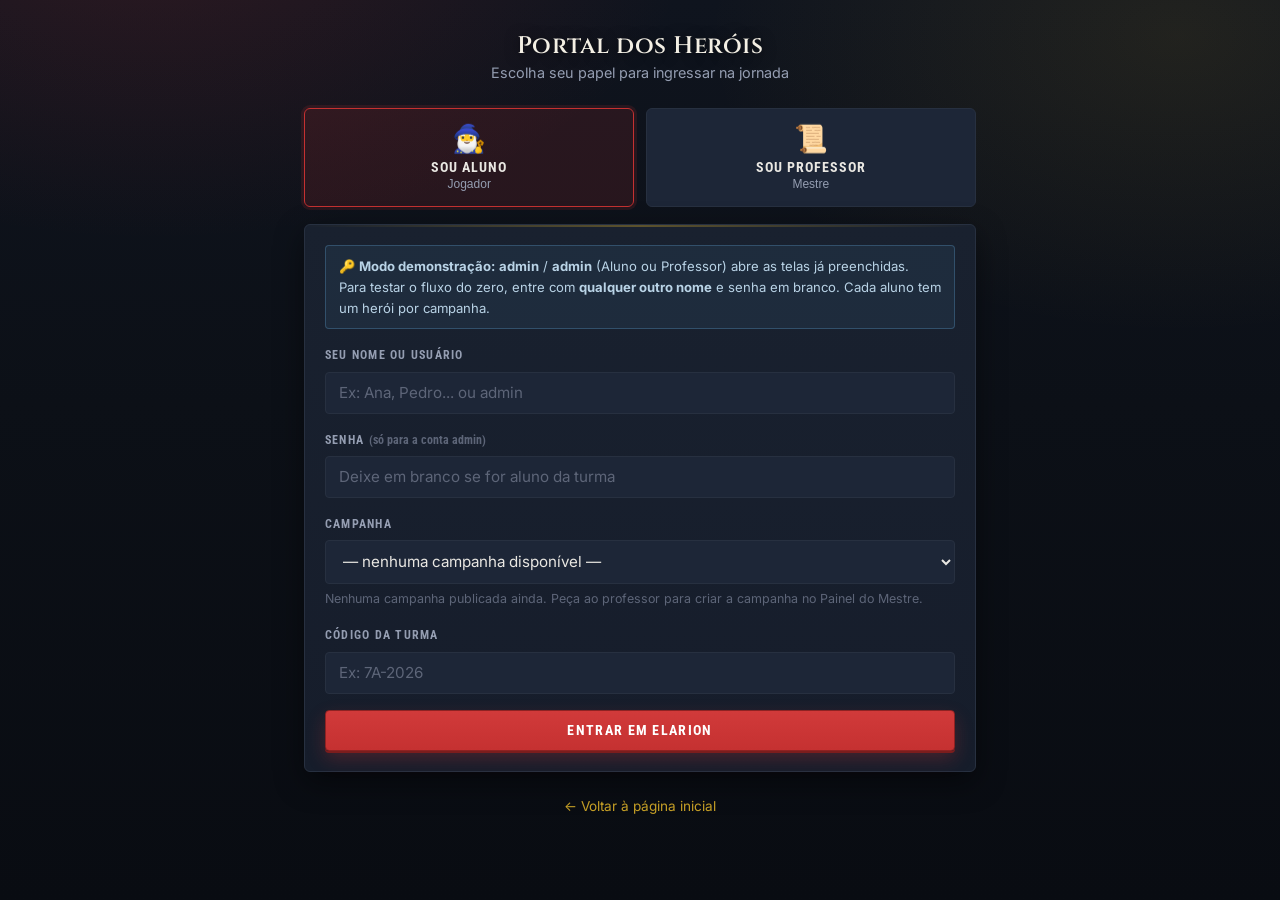
==== commit 8c1ac972: "Compartilha campanhas e elenco pela planilha A campanha e o elenco viviam só no localStorage do nave" ====
--- a/login.html
+++ b/login.html
@@ -105,13 +105,36 @@
        entra na aventura de outra sala por engano.
        ------------------------------------------------------------ */
     function montarSeletorCampanhas() {
+      const alvo = document.getElementById('campo-campanha');
+
+      // Enquanto a planilha responde, mostra as campanhas que já estão aqui.
+      desenharOpcoes();
+
+      alvo.disabled = true;
+      document.getElementById('dica-campanha').textContent = 'Buscando as campanhas do professor…';
+
+      /* Busca as campanhas na planilha. É isto que faz a campanha criada no
+         computador do professor aparecer no computador do aluno — antes, o
+         seletor só enxergava o localStorage deste navegador. */
+      Campanhas.sincronizar().then(() => {
+        alvo.disabled = false;
+        desenharOpcoes();
+      });
+    }
+
+    /** Redesenha as opções a partir do que está salvo neste navegador. */
+    function desenharOpcoes() {
       const campanhas = Campanhas.paraLogin();
       const alvo = document.getElementById('campo-campanha');
 
-      alvo.innerHTML = campanhas.map(c => {
-        const nivel = rotuloDoNivel(c);
-        return `<option value="${c.id}">${escaparHTML(c.nome)}${nivel ? ' — ' + escaparHTML(nivel) : ''}</option>`;
-      }).join('');
+      if (!campanhas.length) {
+        alvo.innerHTML = '<option value="">— nenhuma campanha disponível —</option>';
+      } else {
+        alvo.innerHTML = campanhas.map(c => {
+          const nivel = rotuloDoNivel(c);
+          return `<option value="${c.id}">${escaparHTML(c.nome)}${nivel ? ' — ' + escaparHTML(nivel) : ''}</option>`;
+        }).join('');
+      }
 
       aoTrocarCampanha();
     }
@@ -131,8 +154,15 @@
       const dica = document.getElementById('dica-campanha');
       const campoTurma = document.getElementById('campo-turma');
 
-      if (papelSelecionado !== 'aluno' || !campanha) {
+      if (papelSelecionado !== 'aluno') {
         dica.textContent = '';
+        campoTurma.placeholder = 'Ex: 7A-2026';
+        return;
+      }
+
+      if (!campanha) {
+        dica.textContent = 'Nenhuma campanha publicada ainda. '
+          + 'Peça ao professor para criar a campanha no Painel do Mestre.';
         campoTurma.placeholder = 'Ex: 7A-2026';
         return;
       }
@@ -200,7 +230,11 @@
 
       // Registra o acesso na planilha do Google (evidência de uso — ver README.md).
       // Funciona em segundo plano; se o Sheets não estiver configurado, não trava o jogo.
-      registrarNoGoogleSheets('acesso', { nome, turma, papel: papelSelecionado });
+      registrarNoGoogleSheets('acesso', {
+        nome, turma, papel: papelSelecionado,
+        // Sem isto o painel do professor não sabe a qual campanha o aluno entrou.
+        campanhaId: campanha ? campanha.id : ''
+      });
 
       // Decide para onde mandar o usuário:
       if (papelSelecionado === 'mestre') {
--- a/css/style.css
+++ b/css/style.css
@@ -1728,3 +1728,52 @@
   margin-top: 0.35rem;
   min-height: 1rem;
 }
+
+/* ==========================================================================
+   MESA DO MESTRE — BARRA DE ATUALIZAÇÃO AO VIVO
+   O professor precisa saber se o painel ainda está buscando a planilha ou
+   se congelou. O ponto pulsa enquanto o relógio está rodando.
+   ========================================================================== */
+.sync-barra {
+  display: flex;
+  align-items: center;
+  justify-content: space-between;
+  gap: 0.6rem;
+  margin: 0 0 0.8rem;
+  padding: 0.35rem 0.6rem;
+  font-family: var(--font-ui);
+  font-size: 0.78rem;
+  color: var(--text-muted);
+  background: var(--bg-elev);
+  border: 1px solid var(--border-soft);
+  border-radius: var(--radius-sm);
+}
+.sync-barra #sync-estado { display: flex; align-items: center; gap: 0.45rem; }
+.sync-barra #sync-estado::before {
+  content: '';
+  width: 7px; height: 7px;
+  border-radius: 50%;
+  background: var(--success);
+  animation: sync-pulso 2s ease-in-out infinite;
+}
+.btn-sync {
+  background: transparent;
+  color: var(--accent);
+  border: 1px solid var(--border-gold);
+  border-radius: var(--radius-sm);
+  padding: 0.18rem 0.6rem;
+  font-family: var(--font-ui);
+  font-size: 0.74rem;
+  letter-spacing: 0.04em;
+  text-transform: uppercase;
+  cursor: pointer;
+  transition: background 0.15s ease, color 0.15s ease;
+}
+.btn-sync:hover { background: var(--accent); color: var(--bg); }
+@keyframes sync-pulso {
+  0%, 100% { opacity: 1; }
+  50%      { opacity: 0.25; }
+}
+@media (prefers-reduced-motion: reduce) {
+  .sync-barra #sync-estado::before { animation: none; }
+}
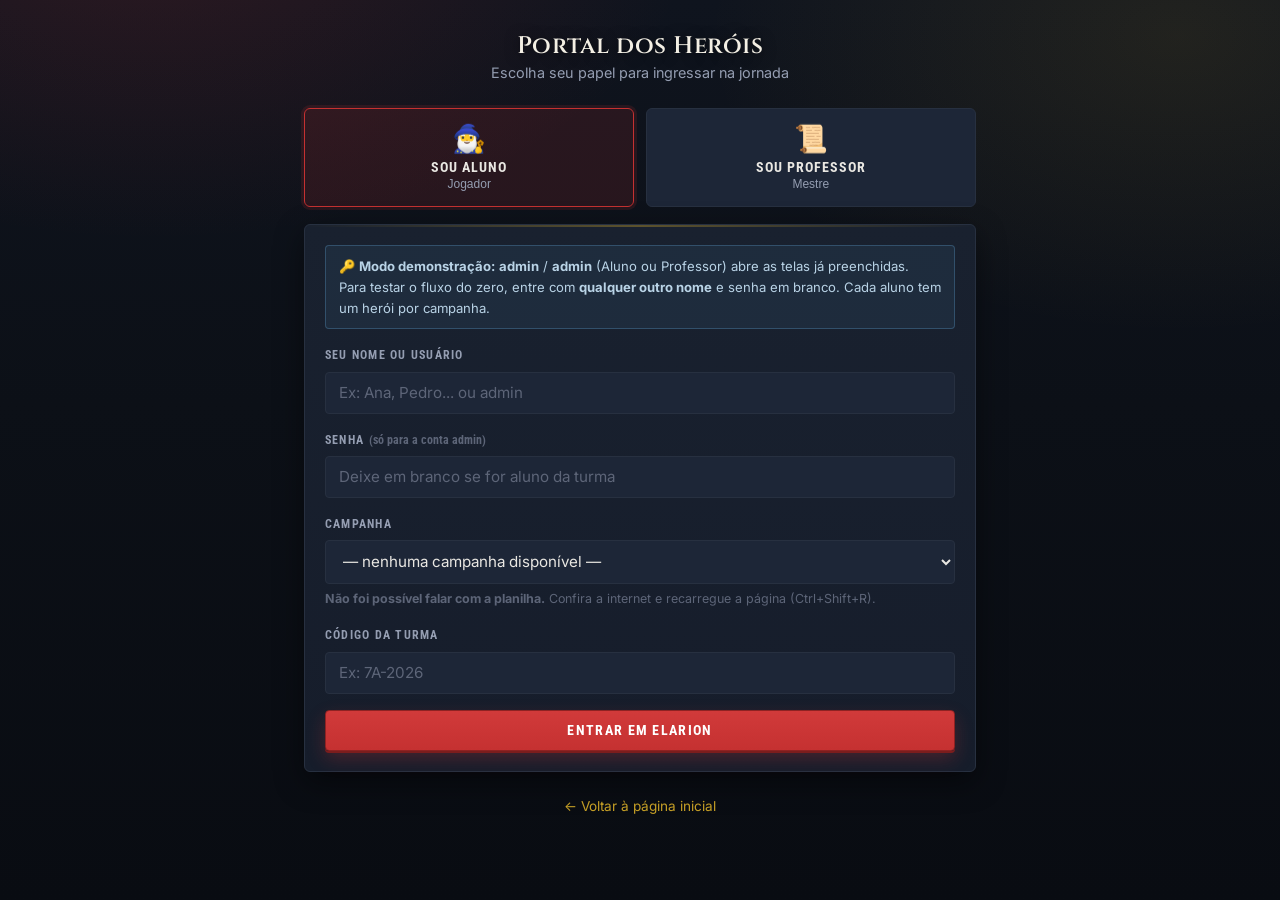
==== commit 8f3ba1e8: "update2" ====
--- a/login.html
+++ b/login.html
@@ -116,8 +116,21 @@
       /* Busca as campanhas na planilha. É isto que faz a campanha criada no
          computador do professor aparecer no computador do aluno — antes, o
          seletor só enxergava o localStorage deste navegador. */
-      Campanhas.sincronizar().then(() => {
+      /* Distingue "o professor não publicou nada" de "a planilha não
+         respondeu". Para o aluno as duas davam o mesmo seletor vazio, e
+         ninguém sabia se era falta de campanha ou falta de internet. */
+      Campanhas.conferirPlanilha().then(lista => {
         alvo.disabled = false;
+
+        if (lista === null) {
+          desenharOpcoes();
+          document.getElementById('dica-campanha').innerHTML =
+            '<strong>Não foi possível falar com a planilha.</strong> '
+            + 'Confira a internet e recarregue a página (Ctrl+Shift+R).';
+          return;
+        }
+
+        Campanhas.mesclarDoServidor(lista);
         desenharOpcoes();
       });
     }
@@ -230,23 +243,33 @@
 
       // Registra o acesso na planilha do Google (evidência de uso — ver README.md).
       // Funciona em segundo plano; se o Sheets não estiver configurado, não trava o jogo.
-      registrarNoGoogleSheets('acesso', {
+      const registro = registrarNoGoogleSheets('acesso', {
         nome, turma, papel: papelSelecionado,
         // Sem isto o painel do professor não sabe a qual campanha o aluno entrou.
         campanhaId: campanha ? campanha.id : ''
       });
 
-      // Decide para onde mandar o usuário:
-      if (papelSelecionado === 'mestre') {
-        window.location.href = 'mestre.html';
-      } else {
+      /** Para onde o usuário vai depois de entrar. */
+      function seguir() {
+        if (papelSelecionado === 'mestre') {
+          window.location.href = 'mestre.html';
+          return;
+        }
         // Se o aluno já tem um personagem salvo, vai direto para o mapa;
         // senão, primeiro precisa criar o herói.
         const personagem = Estado.getPersonagem();
         window.location.href = personagem ? 'mapa.html' : 'personagem.html';
       }
+
+      /* Espera o registro, mas no máximo 1,5 s: o acesso é o que coloca o
+         aluno no elenco do professor, e trocar de tela antes do envio
+         terminar fazia a turma inteira faltar no painel. Se a rede estiver
+         lenta, o jogo segue — o keepalive do fetch termina o envio sozinho. */
+      Promise.race([registro, new Promise(ok => setTimeout(ok, 1500))])
+        .then(seguir, seguir);
+
       return false;
     }
   </script>
 </body>
-</html>
+</html>
--- a/css/style.css
+++ b/css/style.css
@@ -1777,3 +1777,37 @@
 @media (prefers-reduced-motion: reduce) {
   .sync-barra #sync-estado::before { animation: none; }
 }
+
+
+/* ==========================================================================
+   INDICADOR DE PUBLICAÇÃO (painel do mestre)
+   A campanha vive em dois lugares: neste navegador e na planilha. Só a
+   planilha chega ao aluno, então o professor precisa ver a diferença.
+   ========================================================================== */
+.status-publicacao {
+  display: flex;
+  align-items: center;
+  gap: 0.7rem;
+  flex-wrap: wrap;
+  justify-content: space-between;
+  font-size: 0.82rem;
+  line-height: 1.5;
+  padding: 0.65rem 0.8rem;
+  margin: -0.4rem 0 1rem;
+  border: 1px solid var(--border);
+  border-left: 3px solid var(--text-muted);
+  border-radius: var(--radius-sm);
+  background: var(--bg-elev);
+  color: var(--text-muted);
+}
+.status-publicacao strong { color: var(--text); }
+.status-publicacao.ok    { border-left-color: #3FA06A; }
+.status-publicacao.aviso { border-left-color: var(--accent); }
+.status-publicacao.erro  { border-left-color: var(--primary); }
+
+.btn-publicar {
+  flex-shrink: 0;
+  font-size: 0.72rem;
+  padding: 0.4rem 0.75rem;
+  letter-spacing: 0.06em;
+}
